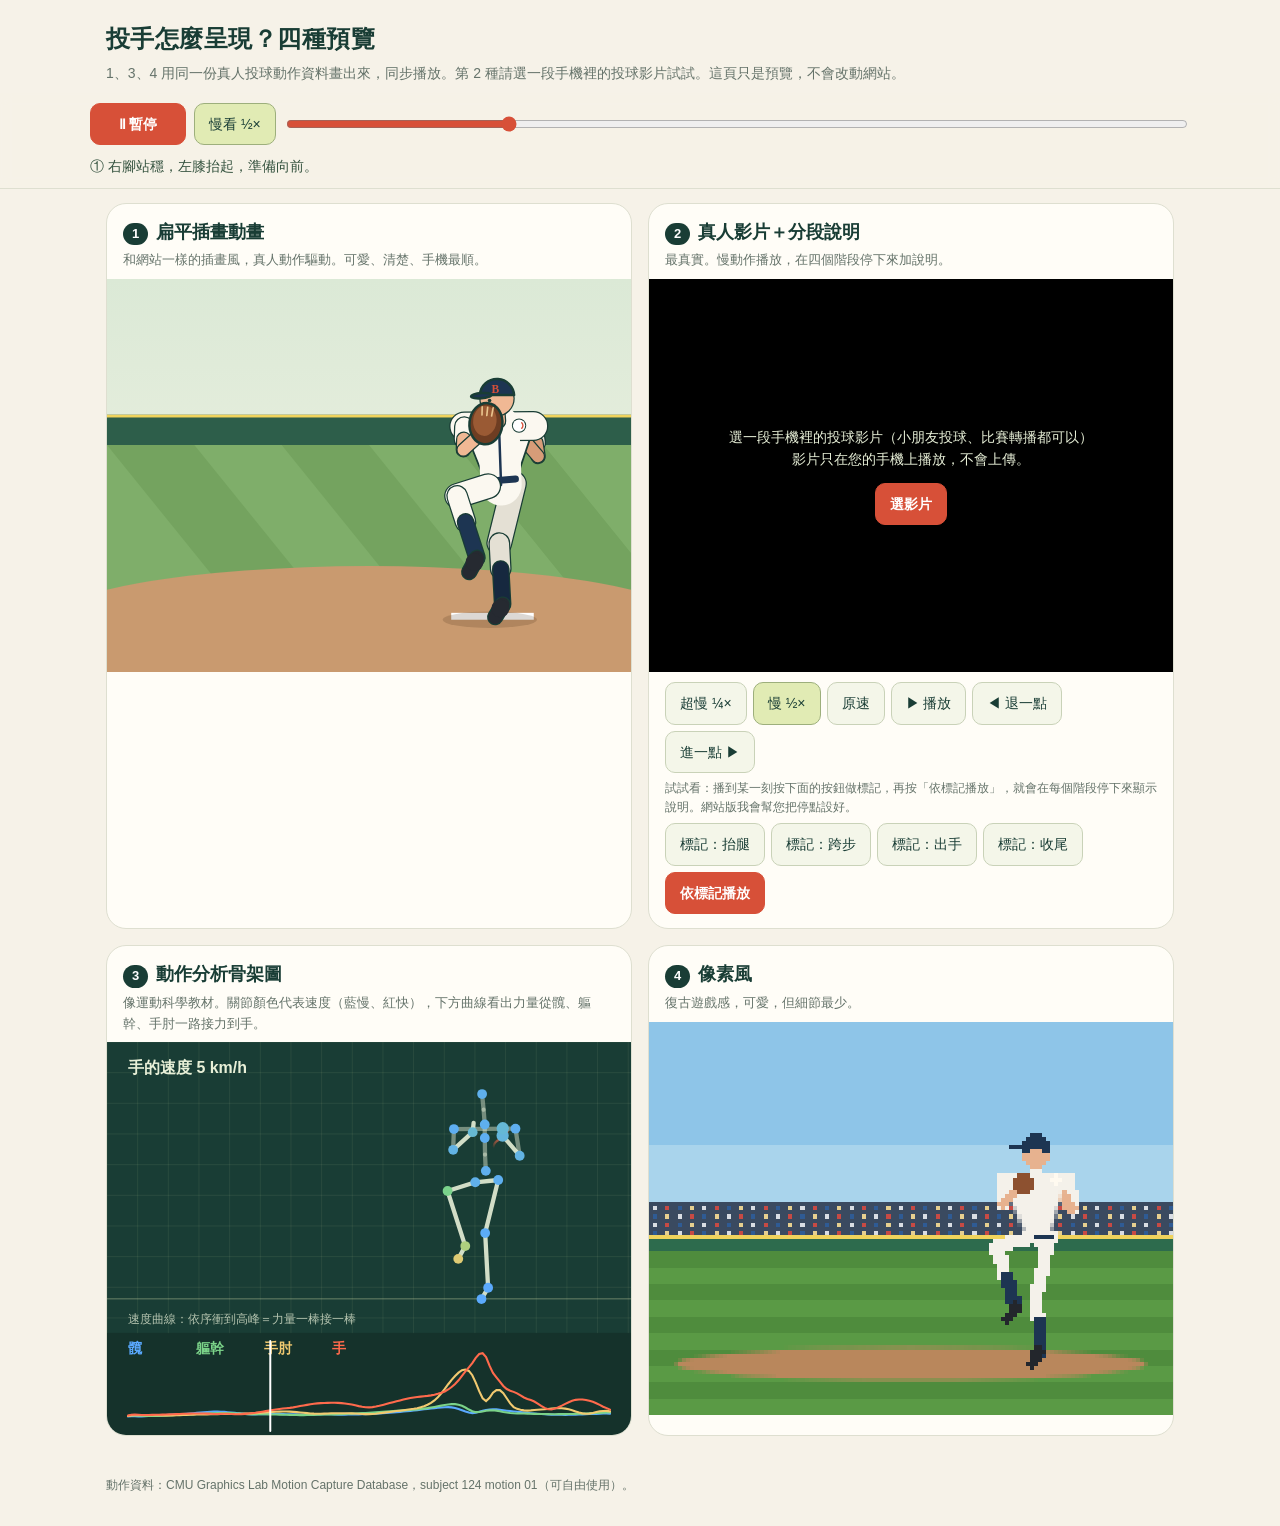
==== preview/index.html @ 60ce3c0a "Add a separate preview page comparing four ways to show the pitcher Co-Authored-By: Claude Opus 5.5 " ====
<!doctype html>
<html lang="zh-Hant">
<head>
<meta charset="utf-8">
<meta name="viewport" content="width=device-width,initial-scale=1">
<title>投手呈現方式預覽</title>
<link rel="icon" href="data:,">
<style>
:root{--paper:#f6f2e8;--ink:#193d35;--muted:#65736a;--red:#d75038;--lime:#e1ebb4;--line:#dedfd0;--card:#fffdf7}
*{box-sizing:border-box}
body{margin:0;background:var(--paper);color:var(--ink);font-family:-apple-system,'Noto Sans TC','PingFang TC','Microsoft JhengHei',sans-serif;line-height:1.6}
header{padding:20px 16px 8px;max-width:1100px;margin:auto}
h1{font-size:24px;margin:0 0 4px;letter-spacing:.02em}
header p{margin:0;color:var(--muted);font-size:14px}
.bar{position:sticky;top:0;z-index:5;background:rgba(246,242,232,.96);backdrop-filter:blur(6px);border-bottom:1px solid var(--line);padding:10px 16px}
.bar-in{max-width:1100px;margin:auto;display:flex;flex-wrap:wrap;align-items:center;gap:8px}
button,.btn{font:inherit;font-size:14px;border:1px solid #c9d2b8;background:#f4f6e9;color:var(--ink);border-radius:10px;padding:9px 14px;min-height:42px;cursor:pointer}
button[aria-pressed=true]{background:var(--lime);border-color:#9daf7c}
.primary{background:var(--red);border-color:var(--red);color:#fff;font-weight:700;min-width:96px}
.bar input[type=range]{flex:1 1 160px;accent-color:var(--red)}
.phase{width:100%;font-size:14px;color:#34523e;margin:2px 0 0}
main{max-width:1100px;margin:auto;padding:14px 16px 40px;display:grid;grid-template-columns:repeat(auto-fit,minmax(min(100%,480px),1fr));gap:16px}
.card{background:var(--card);border:1px solid var(--line);border-radius:20px;overflow:hidden}
.card h2{font-size:18px;margin:0;display:flex;gap:8px;align-items:baseline}
.card h2 span{font-size:13px;color:#fff;background:var(--ink);border-radius:999px;padding:1px 9px}
.head{padding:14px 16px 8px}
.head p{margin:4px 0 0;font-size:13px;color:var(--muted)}
canvas{display:block;width:100%;aspect-ratio:4/3;background:#e9eddb}
.video-box{position:relative;aspect-ratio:4/3;background:#193d35;display:grid;place-items:center}
.video-box video{position:absolute;inset:0;width:100%;height:100%;object-fit:contain;background:#000}
.video-box .empty{position:relative;color:#e7efd7;text-align:center;padding:20px;font-size:14px}
.video-box .empty .btn{display:inline-block;margin-top:12px;background:var(--red);border-color:var(--red);color:#fff;font-weight:700}
.video-cap{position:absolute;left:10px;right:10px;bottom:10px;background:rgba(16,32,26,.78);color:#fff;border-radius:10px;padding:6px 10px;font-size:14px;display:none}
.tools{display:flex;flex-wrap:wrap;gap:6px;padding:10px 16px 14px}
.tools small{width:100%;color:var(--muted);font-size:12px}
footer{max-width:1100px;margin:auto;padding:0 16px 30px;font-size:12px;color:var(--muted)}
</style>
</head>
<body>
<header><h1>投手怎麼呈現？四種預覽</h1><p>1、3、4 用同一份真人投球動作資料畫出來，同步播放。第 2 種請選一段手機裡的投球影片試試。這頁只是預覽，不會改動網站。</p></header>
<div class="bar"><div class="bar-in">
 <button class="primary" id="play">Ⅱ 暫停</button>
 <button id="speed" aria-pressed="true">慢看 ½×</button>
 <input id="scrub" type="range" min="0" max="1000" value="0" aria-label="投球動作時間軸">
 <p class="phase" id="phase" role="status">載入動作資料中…</p>
</div></div>
<main>
 <section class="card"><div class="head"><h2><span>1</span>扁平插畫動畫</h2><p>和網站一樣的插畫風，真人動作驅動。可愛、清楚、手機最順。</p></div><canvas id="flat"></canvas></section>
 <section class="card"><div class="head"><h2><span>2</span>真人影片＋分段說明</h2><p>最真實。慢動作播放，在四個階段停下來加說明。</p></div>
  <div class="video-box"><video id="vid" playsinline muted></video><div class="empty" id="vempty">選一段手機裡的投球影片（小朋友投球、比賽轉播都可以）<br>影片只在您的手機上播放，不會上傳。<br><label class="btn">選影片<input id="vfile" type="file" accept="video/*" hidden></label></div><div class="video-cap" id="vcap"></div></div>
  <div class="tools"><button data-rate="0.25">超慢 ¼×</button><button data-rate="0.5" aria-pressed="true">慢 ½×</button><button data-rate="1">原速</button><button id="vplay">▶ 播放</button><button id="vback">◀ 退一點</button><button id="vfwd">進一點 ▶</button>
   <small>試試看：播到某一刻按下面的按鈕做標記，再按「依標記播放」，就會在每個階段停下來顯示說明。網站版我會幫您把停點設好。</small>
   <button data-mark="0">標記：抬腿</button><button data-mark="1">標記：跨步</button><button data-mark="2">標記：出手</button><button data-mark="3">標記：收尾</button><button id="vrun" class="primary">依標記播放</button></div></section>
 <section class="card"><div class="head"><h2><span>3</span>動作分析骨架圖</h2><p>像運動科學教材。關節顏色代表速度（藍慢、紅快），下方曲線看出力量從髖、軀幹、手肘一路接力到手。</p></div><canvas id="skel"></canvas></section>
 <section class="card"><div class="head"><h2><span>4</span>像素風</h2><p>復古遊戲感，可愛，但細節最少。</p></div><canvas id="pix"></canvas></section>
</main>
<footer>動作資料：CMU Graphics Lab Motion Capture Database，subject 124 motion 01（可自由使用）。</footer>
<script>
(async function(){
const captions=['① 右腳站穩，左膝抬起，準備向前。','② 左腳跨出去，髖和肩膀接著轉。','③ 手肘帶著手往前，球正在加速。','④ 球離開手指，手臂和後腳自然收尾。'];
const $=s=>document.querySelector(s);
const m=await fetch('../models/pitching-motion.json').then(r=>r.json());
const K=m.keyTimes,END=m.duration+.5;
let time=0,playing=true,rate=.5,last=performance.now();

// ---------- motion helpers ----------
function sample(t){const f=Math.min(Math.max(t*m.fps,0),m.frames.length-1),i=Math.floor(f),a=m.frames[i],b=m.frames[Math.min(i+1,m.frames.length-1)],u=f-i,p={};for(const k in a)p[k]=[a[k][0]+(b[k][0]-a[k][0])*u,a[k][1]+(b[k][1]-a[k][1])*u,a[k][2]+(b[k][2]-a[k][2])*u];return p;}
// side view from the throwing-arm side: home plate to the left, nearer = smaller x
let zmin=1e9,zmax=-1e9,ymax=0;for(const f of m.frames)for(const k in f){zmin=Math.min(zmin,-f[k][2]);zmax=Math.max(zmax,-f[k][2]);ymax=Math.max(ymax,f[k][1]);}
function view(c,margin=.12){const w=c.width,h=c.height,ground=h*.86,s=Math.min((w*(1-2*margin))/(zmax-zmin+.6),(ground-h*.08)/(ymax+.15));const ox=(w-(zmax-zmin)*s)/2-zmin*s+s*.25;return {s,ground,P:q=>({x:ox+(-q[2])*s,y:ground-q[1]*s,d:q[0]})};}
function phaseOf(t){return t<1.25?0:t<K.release-.12?1:t<K.release?2:3;}
function ballPos(p,t,V){if(t<K.release){const q=V.P(p.ri);return q;}const r=V.P(sample(K.release).ri),k=(t-K.release)/.35;return {x:r.x-k*V.s*4.5,y:r.y+k*V.s*.15,gone:k>1};}
function fit(c){const r=c.getBoundingClientRect(),d=Math.min(devicePixelRatio||1,2);const w=Math.round(r.width*d),h=Math.round(r.height*d);if(c.width!==w||c.height!==h){c.width=w;c.height=h;}}

// ---------- 1. flat illustration ----------
const flat=$('#flat'),fx=flat.getContext('2d');
const INK='#193d35',SKIN='#f0b894',SKIN2='#d79c78',WHITE='#fbf8f0',WHITE2='#e4e0d4',NAVY='#1d3552',NAVY2='#16283f',RED='#d75038',BROWN='#9a5a34',BROWN2='#6e3d22',SHOE='#262a31';
function seg(c,a,b,w,col,ink){c.lineCap='round';c.lineJoin='round';if(ink){c.strokeStyle=INK;c.lineWidth=w+ink;c.beginPath();c.moveTo(a.x,a.y);c.lineTo(b.x,b.y);c.stroke();}c.strokeStyle=col;c.lineWidth=w;c.beginPath();c.moveTo(a.x,a.y);c.lineTo(b.x,b.y);c.stroke();}
function lerp(a,b,u){return {x:a.x+(b.x-a.x)*u,y:a.y+(b.y-a.y)*u};}
function dot(c,q,r,col,ink){c.beginPath();c.arc(q.x,q.y,r,0,7);if(ink){c.lineWidth=ink;c.strokeStyle=INK;c.stroke();}c.fillStyle=col;c.fill();}
function drawFlat(t){fit(flat);const c=fx,w=flat.width,h=flat.height,V=view(flat),s=V.s,o=Math.max(2,s*.018);
 // background: sky, outfield fence, grass, mound, rubber
 let g=c.createLinearGradient(0,0,0,V.ground);g.addColorStop(0,'#dbe9d6');g.addColorStop(1,'#eef1e2');c.fillStyle=g;c.fillRect(0,0,w,h);
 const hz=V.ground-s*1.25;c.fillStyle='#2d5e4a';c.fillRect(0,hz-s*.22,w,s*.22);c.fillStyle='#f0d35c';c.fillRect(0,hz-s*.22,w,Math.max(2,s*.02));
 c.fillStyle='#7fae6a';c.fillRect(0,hz,w,h);c.fillStyle='#74a35f';for(let i=0;i<6;i++){c.beginPath();c.moveTo(i*w/3,hz);c.lineTo(i*w/3+w/6,hz);c.lineTo(i*w/3+w/6+w*.35,h);c.lineTo(i*w/3+w*.35,h);c.fill();}
 c.fillStyle='#c99a6f';c.beginPath();c.ellipse(w*.5,V.ground+s*.05,w*.62,s*.42,0,Math.PI,0);c.lineTo(w*1.2,h);c.lineTo(-w*.2,h);c.fill();
 const rb=V.P([0,0,0]);c.fillStyle='#fff';c.fillRect(rb.x-s*.3,V.ground-s*.03,s*.6,s*.05);
 const p=sample(Math.min(t,m.duration)),P={};for(const k in p)P[k]=V.P(p[k]);
 // ground shadow
 c.fillStyle='rgba(60,40,20,.18)';c.beginPath();c.ellipse((P.lf.x+P.rf.x)/2,V.ground+s*.02,Math.abs(P.lf.x-P.rf.x)/2+s*.25,s*.06,0,0,7);c.fill();
 const far=P.lhip.d>P.rhip.d?'l':'r',near=far==='l'?'r':'l';
 const leg=(sd,shade)=>{const hip=P[sd+'hip'],k=P[sd+'k'],f=P[sd+'f'],toe=P[sd+'t'],sock=lerp(k,f,.42);
  seg(c,hip,k,s*.17,shade?WHITE2:WHITE,o);seg(c,k,sock,s*.14,shade?WHITE2:WHITE,o);seg(c,sock,f,s*.11,shade?NAVY2:NAVY,o);
  seg(c,f,toe,s*.1,SHOE,o);dot(c,lerp(f,toe,.3),s*.065,SHOE);};
 const arm=(sd,shade)=>{const sh=P[sd+'s'],e=P[sd+'e'],hd=P[sd+'h'],fi=P[sd+'i'],sleeve=lerp(sh,e,.55);
  seg(c,sh,sleeve,s*.13,shade?WHITE2:WHITE,o);seg(c,sleeve,e,s*.095,shade?SKIN2:SKIN,o);seg(c,e,hd,s*.085,shade?SKIN2:SKIN,o);
  if(sd==='l'){// glove: a rounded mitt on the hand, pocket toward the plate
   const gx=lerp(hd,fi,.6);c.save();c.translate(gx.x,gx.y);c.rotate(Math.atan2(fi.y-hd.y,fi.x-hd.x));c.fillStyle=BROWN2;c.strokeStyle=INK;c.lineWidth=o;c.beginPath();c.ellipse(0,0,s*.15,s*.12,0,0,7);c.fill();c.stroke();c.fillStyle=BROWN;c.beginPath();c.ellipse(s*.02,-s*.01,s*.11,s*.085,0,0,7);c.fill();c.strokeStyle='#e9c48e';c.lineWidth=Math.max(1,s*.012);for(let i=-1;i<=1;i++){c.beginPath();c.moveTo(s*.06,i*s*.035);c.lineTo(s*.12,i*s*.04);c.stroke();}c.restore();}
  else{seg(c,hd,fi,s*.075,shade?SKIN2:SKIN,o);}};
 const torso=()=>{const pts=[P.rs,P.ls,P.lhip,P.rhip];c.fillStyle=WHITE;c.strokeStyle=INK;c.lineWidth=o*1.4;c.lineJoin='round';c.beginPath();pts.forEach((q,i)=>i?c.lineTo(q.x,q.y):c.moveTo(q.x,q.y));c.closePath();c.stroke();c.fill();
  seg(c,P.rs,P.ls,s*.2,WHITE,o);seg(c,lerp(P.rs,P.ls,.5),lerp(P.rhip,P.lhip,.5),s*.3,WHITE,0);
  // belt and piping
  seg(c,lerp(P.rhip,P.rs,.08),lerp(P.lhip,P.ls,.08),s*.05,NAVY,0);seg(c,P.neck,lerp(P.rhip,P.lhip,.5),Math.max(1.5,s*.018),NAVY,0);};
 const head=()=>{seg(c,P.neck,P.head,s*.09,SKIN,o);const hc=lerp(P.head,P.headTop,.35),r=s*.12;dot(c,hc,r,SKIN,o);
  // cap: crown and a bill pointing toward the plate (left)
  c.fillStyle=NAVY;c.strokeStyle=INK;c.lineWidth=o;c.beginPath();c.arc(hc.x,hc.y-r*.15,r*1.04,Math.PI*1.02,Math.PI*1.98);c.closePath();c.fill();c.stroke();
  c.beginPath();c.ellipse(hc.x-r*.95,hc.y-r*.18,r*.62,r*.16,-.08,0,7);c.fill();c.stroke();
  dot(c,{x:hc.x-r*.45,y:hc.y+r*.12},Math.max(1.4,r*.11),INK);c.fillStyle='#e98f7c';c.beginPath();c.arc(hc.x-r*.2,hc.y+r*.42,r*.14,0,7);c.fill();
  c.fillStyle=RED;c.font=`900 ${r*.7}px Georgia,serif`;c.textAlign='center';c.textBaseline='middle';c.fillText('B',hc.x-r*.1,hc.y-r*.55);};
 arm(far,true);leg(far,true);torso();leg(near,false);head();arm(near,false);
 const b=ballPos(p,t,V);if(!b.gone){dot(c,b,s*.045,'#fff',o*.8);c.strokeStyle=RED;c.lineWidth=Math.max(1,s*.01);c.beginPath();c.arc(b.x,b.y,s*.028,-.8,.8);c.stroke();if(t>=K.release){c.strokeStyle='rgba(215,80,56,.35)';c.lineWidth=s*.02;c.setLineDash([s*.06,s*.05]);c.beginPath();const r0=V.P(sample(K.release).ri);c.moveTo(r0.x,r0.y);c.lineTo(b.x,b.y);c.stroke();c.setLineDash([]);}}
}

// ---------- 3. skeleton analysis ----------
const skel=$('#skel'),sx=skel.getContext('2d');
const speed=(k,t)=>{const a=sample(t-.02)[k],b=sample(t+.02)[k];return Math.hypot(b[0]-a[0],b[1]-a[1],b[2]-a[2])/.04;};
const CURVES=[['hip','髖','#5aa9ff'],['chest','軀幹','#7bd389'],['re','手肘','#f1c970'],['ri','手','#ff6a4c']];
const curveData=CURVES.map(([k])=>{const arr=[];for(let t=0;t<=m.duration;t+=1/60)arr.push(speed(k,t));return arr;});
const vmax=Math.max(...curveData.map(a=>Math.max(...a)));
function heat(v){const u=Math.min(1,v/vmax*1.15);const stops=[[90,169,255],[123,211,137],[241,201,112],[255,90,60]];const x=u*3,i=Math.min(2,Math.floor(x)),f=x-i,a=stops[i],b=stops[i+1];return `rgb(${a.map((q,j)=>Math.round(q+(b[j]-q)*f)).join(',')})`;}
const BONES=[['hip','spine'],['spine','chest'],['chest','neck'],['neck','head'],['head','headTop'],['ls','rs'],['ls','le'],['le','lh'],['lh','li'],['rs','re'],['re','rh'],['rh','ri'],['lhip','rhip'],['lhip','lk'],['lk','lf'],['lf','lt'],['rhip','rk'],['rk','rf'],['rf','rt']];
function drawSkel(t){fit(skel);const c=sx,w=skel.width,h=skel.height;c.fillStyle='#193d35';c.fillRect(0,0,w,h);
 const chartH=h*.26,top=h-chartH;const V=view({width:w,height:top+h*.02},.1),s=V.s;
 c.strokeStyle='rgba(225,235,180,.08)';c.lineWidth=1;for(let x=0;x<w;x+=s*.25){c.beginPath();c.moveTo(x,0);c.lineTo(x,top);c.stroke();}for(let y=0;y<top;y+=s*.25){c.beginPath();c.moveTo(0,y);c.lineTo(w,y);c.stroke();}
 c.strokeStyle='rgba(225,235,180,.4)';c.beginPath();c.moveTo(0,V.ground);c.lineTo(w,V.ground);c.stroke();
 const tt=Math.min(t,m.duration),p=sample(tt),P={};for(const k in p)P[k]=V.P(p[k]);
 // hand path over the last 0.6 s
 c.lineWidth=Math.max(2,s*.02);for(let k=0;k<36;k++){const a=tt-.6+k/60,b=a+1/60;if(a<0)continue;const qa=V.P(sample(a).ri),qb=V.P(sample(b).ri);c.strokeStyle=`rgba(255,106,76,${k/36*.8})`;c.beginPath();c.moveTo(qa.x,qa.y);c.lineTo(qb.x,qb.y);c.stroke();}
 c.lineCap='round';for(const [a,b] of BONES){c.strokeStyle=(P[a].d+P[b].d)/2>0?'rgba(231,239,215,.45)':'rgba(231,239,215,.9)';c.lineWidth=Math.max(2,s*.035);c.beginPath();c.moveTo(P[a].x,P[a].y);c.lineTo(P[b].x,P[b].y);c.stroke();}
 for(const k of ['hip','chest','neck','headTop','ls','rs','le','re','lh','rh','ri','lhip','rhip','lk','rk','lf','rf','lt','rt']){const v=speed(k,tt);c.beginPath();c.arc(P[k].x,P[k].y,Math.max(3,s*(k==='ri'||k==='rh'?.05:.04)),0,7);c.fillStyle=heat(v);c.fill();}
 const hv=speed('ri',tt);c.fillStyle='#e7efd7';c.font=`700 ${Math.max(12,s*.13)}px -apple-system,sans-serif`;c.textAlign='left';c.fillText(`手的速度 ${(hv*3.6).toFixed(0)} km/h`,w*.04,h*.08);
 // kinematic sequence: speed curves with a cursor
 c.fillStyle='rgba(0,0,0,.18)';c.fillRect(0,top,w,chartH);const pad=w*.04,cw=w-2*pad,y0=h-chartH*.18,ch=chartH*.62;
 CURVES.forEach(([k,label,col],i)=>{const arr=curveData[i];c.strokeStyle=col;c.lineWidth=Math.max(1.5,w*.004);c.beginPath();arr.forEach((v,j)=>{const x=pad+j/(arr.length-1)*cw,y=y0-v/vmax*ch;j?c.lineTo(x,y):c.moveTo(x,y);});c.stroke();
  c.fillStyle=col;c.font=`700 ${Math.max(11,w*.026)}px -apple-system,sans-serif`;c.fillText(label,pad+i*w*.13,top+chartH*.2);});
 const cx=pad+tt/m.duration*cw;c.strokeStyle='#fff';c.lineWidth=2;c.beginPath();c.moveTo(cx,top+chartH*.08);c.lineTo(cx,h-4);c.stroke();
 c.fillStyle='rgba(231,239,215,.75)';c.font=`${Math.max(10,w*.022)}px -apple-system,sans-serif`;c.textAlign='left';c.fillText('速度曲線：依序衝到高峰＝力量一棒接一棒',w*.04,top-h*.025);
}

// ---------- 4. pixel art ----------
const pix=$('#pix'),px=pix.getContext('2d'),low=document.createElement('canvas'),lc=low.getContext('2d');
function pdisc(c,x,y,r,col){c.fillStyle=col;const R=Math.ceil(r);for(let dy=-R;dy<=R;dy++)for(let dx=-R;dx<=R;dx++)if(dx*dx+dy*dy<=r*r+.3)c.fillRect(Math.round(x+dx),Math.round(y+dy),1,1);}
function pline(c,a,b,r,col){const n=Math.max(1,Math.ceil(Math.hypot(b.x-a.x,b.y-a.y)));for(let i=0;i<=n;i++)pdisc(c,a.x+(b.x-a.x)*i/n,a.y+(b.y-a.y)*i/n,r,col);}
function drawPix(t){fit(pix);const W=128,H=96;low.width=W;low.height=H;const c=lc;
 for(let y=0;y<H;y++){c.fillStyle=y<30?'#8ec5e8':y<44?'#a9d4ec':y<52?'#3a4a60':'#4f8c3d';c.fillRect(0,y,W,1);}
 for(let y=45;y<52;y+=2)for(let x=y%4?1:0;x<W;x+=3){c.fillStyle=['#d9dde3','#c74a44','#2f5b94','#e6cf8f'][(x*7+y)%4];c.fillRect(x,y,1,1);}
 c.fillStyle='#2d6b4d';c.fillRect(0,52,W,4);c.fillStyle='#f0d35c';c.fillRect(0,52,W,1);for(let y=56;y<H;y++){c.fillStyle=((y>>2)%2)?'#5a9a45':'#4f8c3d';c.fillRect(0,y,W,1);}
 const V=view(low,.14),s=V.s;c.fillStyle='#b9875c';c.beginPath();c.ellipse(W/2,V.ground+1,W*.45,4,0,0,7);c.fill();
 const p=sample(Math.min(t,m.duration)),P={};for(const k in p)P[k]=V.P(p[k]);const far=P.lhip.d>P.rhip.d?'l':'r',near=far==='l'?'r':'l';
 const leg=sd=>{pline(c,P[sd+'hip'],P[sd+'k'],1.8,'#f4f1ea');pline(c,P[sd+'k'],P[sd+'f'],1.5,'#f4f1ea');pline(c,lerp(P[sd+'k'],P[sd+'f'],.5),P[sd+'f'],1.4,'#1d3552');pline(c,P[sd+'f'],P[sd+'t'],1.2,'#23262c');};
 const arm=sd=>{pline(c,P[sd+'s'],P[sd+'e'],1.4,'#f4f1ea');pline(c,P[sd+'e'],P[sd+'h'],1.2,'#e7b28f');if(sd==='l')pdisc(c,P.lh.x,P.lh.y,2.2,'#8d5130');};
 arm(far);leg(far);c.fillStyle='#f4f1ea';c.beginPath();[P.rs,P.ls,P.lhip,P.rhip].forEach((q,i)=>i?c.lineTo(Math.round(q.x),Math.round(q.y)):c.moveTo(Math.round(q.x),Math.round(q.y)));c.fill();pline(c,P.rs,P.ls,1.6,'#f4f1ea');pline(c,lerp(P.rs,P.ls,.5),lerp(P.rhip,P.lhip,.5),2.4,'#f4f1ea');pline(c,P.rhip,P.lhip,.8,'#1d3552');
 leg(near);const hc=lerp(P.head,P.headTop,.35);pdisc(c,hc.x,hc.y,s*.11,'#e7b28f');pdisc(c,hc.x,hc.y-s*.05,s*.1,'#1d3552');c.fillStyle='#1d3552';c.fillRect(Math.round(hc.x-s*.18),Math.round(hc.y-s*.05),3,1);pdisc(c,hc.x,hc.y+s*.03,s*.07,'#e7b28f');arm(near);
 const b=ballPos(p,t,V);if(!b.gone)pdisc(c,b.x,b.y,.9,'#fffaf0');
 // outline pass: darken transparent pixels next to the figure is costly; a 1px drop shadow reads well enough at this size
 const c2=px;c2.imageSmoothingEnabled=false;c2.clearRect(0,0,pix.width,pix.height);c2.drawImage(low,0,0,pix.width,pix.height);
}

// ---------- shared timeline ----------
const play=$('#play'),scrub=$('#scrub'),phase=$('#phase'),speedBtn=$('#speed');
play.onclick=()=>{playing=!playing;play.textContent=playing?'Ⅱ 暫停':'▶ 播放';};
speedBtn.onclick=()=>{rate=rate===.5?1:rate===1?.25:.5;speedBtn.textContent=rate===.5?'慢看 ½×':rate===1?'原速 1×':'超慢 ¼×';speedBtn.setAttribute('aria-pressed',String(rate!==1));};
scrub.oninput=()=>{playing=false;play.textContent='▶ 播放';time=scrub.value/1000*END;};
function frame(now){const dt=Math.min(.05,(now-last)/1000);last=now;if(playing){time+=dt*rate;if(time>END)time=0;}
 scrub.value=Math.round(time/END*1000);phase.textContent=captions[phaseOf(Math.min(time,m.duration))];
 drawFlat(time);drawSkel(time);drawPix(time);requestAnimationFrame(frame);}
requestAnimationFrame(frame);

// ---------- 2. video with phase stops ----------
const vid=$('#vid'),vcap=$('#vcap'),marks=[null,null,null,null];let stopAt=-1;
$('#vfile').onchange=e=>{const f=e.target.files[0];if(!f)return;vid.src=URL.createObjectURL(f);vid.playbackRate=.5;$('#vempty').style.display='none';vid.play().catch(()=>{});};
document.querySelectorAll('[data-rate]').forEach(b=>b.onclick=()=>{vid.playbackRate=Number(b.dataset.rate);document.querySelectorAll('[data-rate]').forEach(a=>a.setAttribute('aria-pressed',String(a===b)));});
$('#vplay').onclick=()=>{if(!vid.src)return;vid.paused?vid.play():vid.pause();};
vid.onplay=()=>{$('#vplay').textContent='Ⅱ 暫停';};vid.onpause=()=>{$('#vplay').textContent='▶ 播放';};
$('#vback').onclick=()=>{vid.pause();vid.currentTime=Math.max(0,vid.currentTime-.1);};$('#vfwd').onclick=()=>{vid.pause();vid.currentTime+=.1;};
document.querySelectorAll('[data-mark]').forEach(b=>b.onclick=()=>{if(!vid.src)return;const i=Number(b.dataset.mark);marks[i]=vid.currentTime;b.textContent=b.textContent.replace(/ ✓.*/,'')+` ✓ ${vid.currentTime.toFixed(1)}s`;});
$('#vrun').onclick=()=>{if(!vid.src)return;stopAt=0;vid.currentTime=0;vcap.style.display='none';vid.play();};
vid.ontimeupdate=()=>{if(stopAt<0)return;while(stopAt<4&&marks[stopAt]==null)stopAt++;if(stopAt>=4){stopAt=-1;return;}if(vid.currentTime>=marks[stopAt]){vid.pause();vcap.textContent=captions[stopAt];vcap.style.display='block';const i=stopAt;stopAt++;setTimeout(()=>{if(stopAt===i+1&&stopAt>=0){vcap.style.display='none';vid.play();}},2500);}};
})();
</script>
</body>
</html>
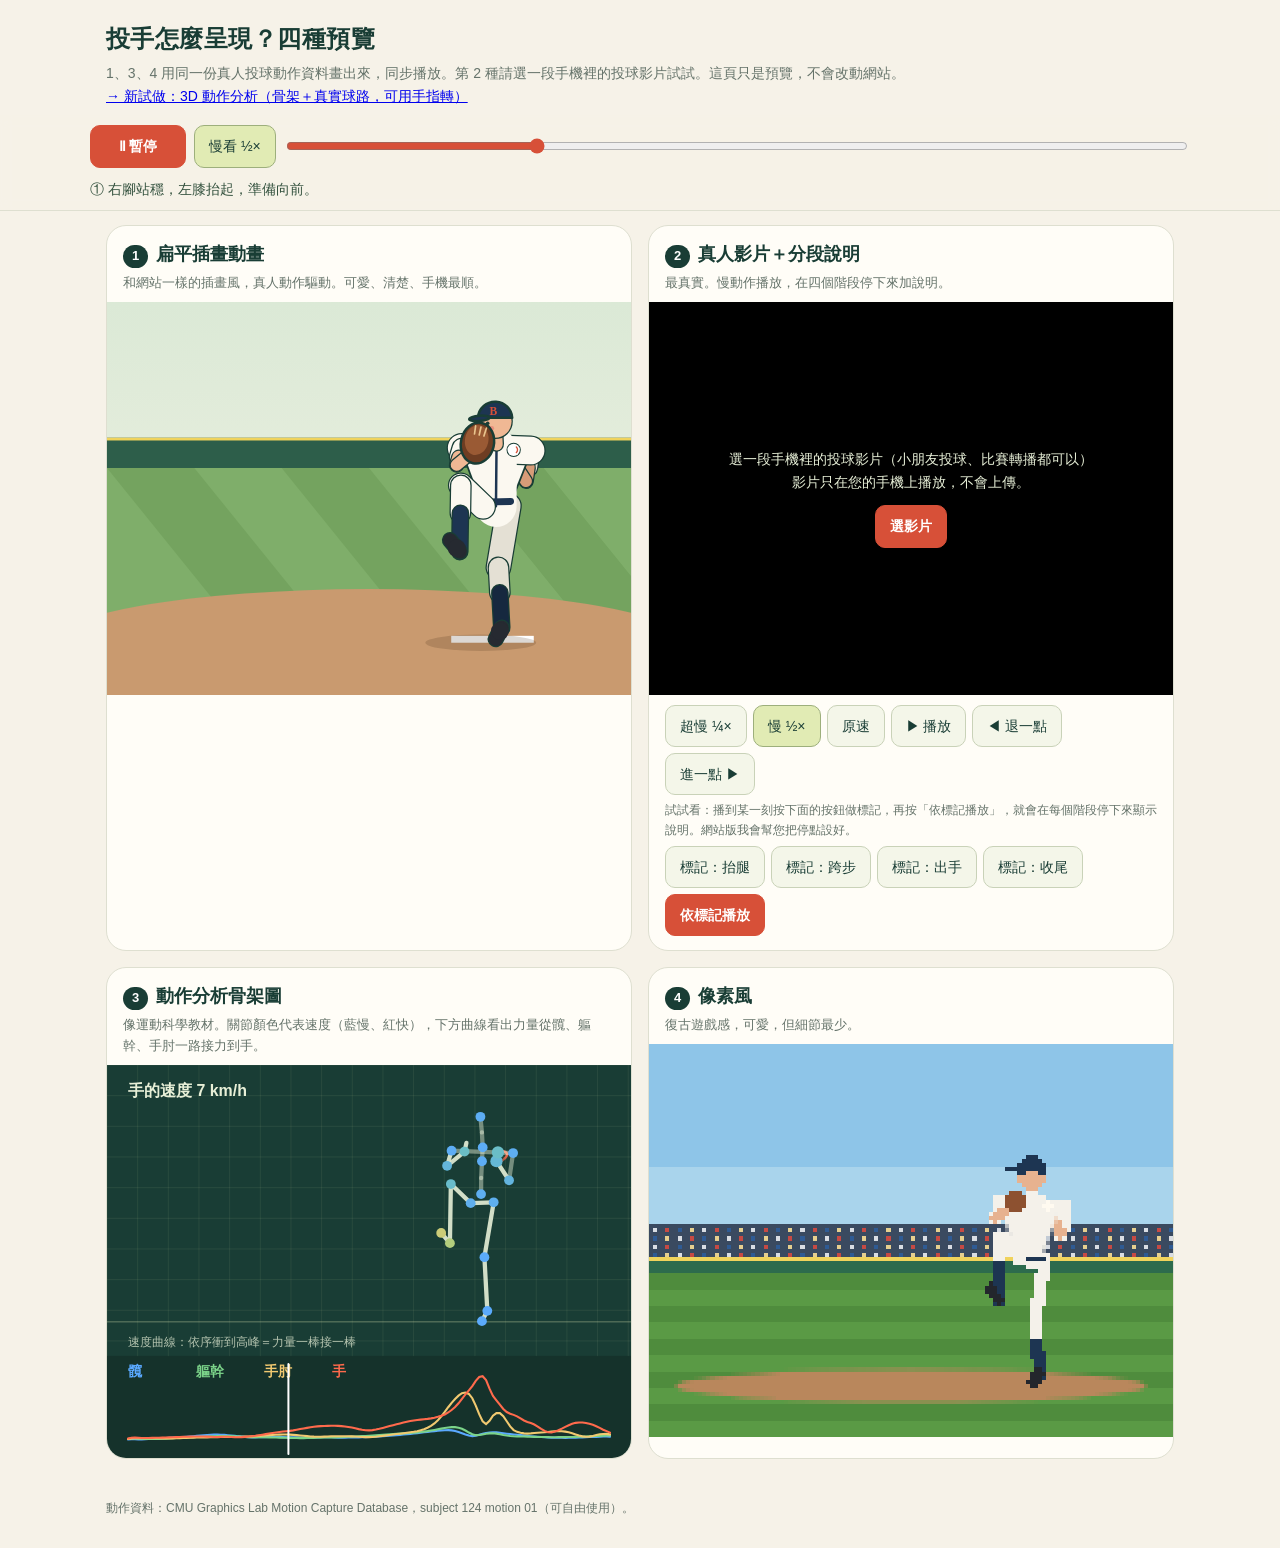
==== commit 34b72752: "Preview: 3D motion-analysis trial (skeleton plus physics flight) Co-Authored-By: Claude Opus 5.5 <no" ====
--- a/preview/index.html
+++ b/preview/index.html
@@ -37,7 +37,7 @@
 </style>
 </head>
 <body>
-<header><h1>投手怎麼呈現？四種預覽</h1><p>1、3、4 用同一份真人投球動作資料畫出來，同步播放。第 2 種請選一段手機裡的投球影片試試。這頁只是預覽，不會改動網站。</p></header>
+<header><h1>投手怎麼呈現？四種預覽</h1><p>1、3、4 用同一份真人投球動作資料畫出來，同步播放。第 2 種請選一段手機裡的投球影片試試。這頁只是預覽，不會改動網站。</p><p><a href="fusion.html">→ 新試做：3D 動作分析（骨架＋真實球路，可用手指轉）</a></p></header>
 <div class="bar"><div class="bar-in">
  <button class="primary" id="play">Ⅱ 暫停</button>
  <button id="speed" aria-pressed="true">慢看 ½×</button>
